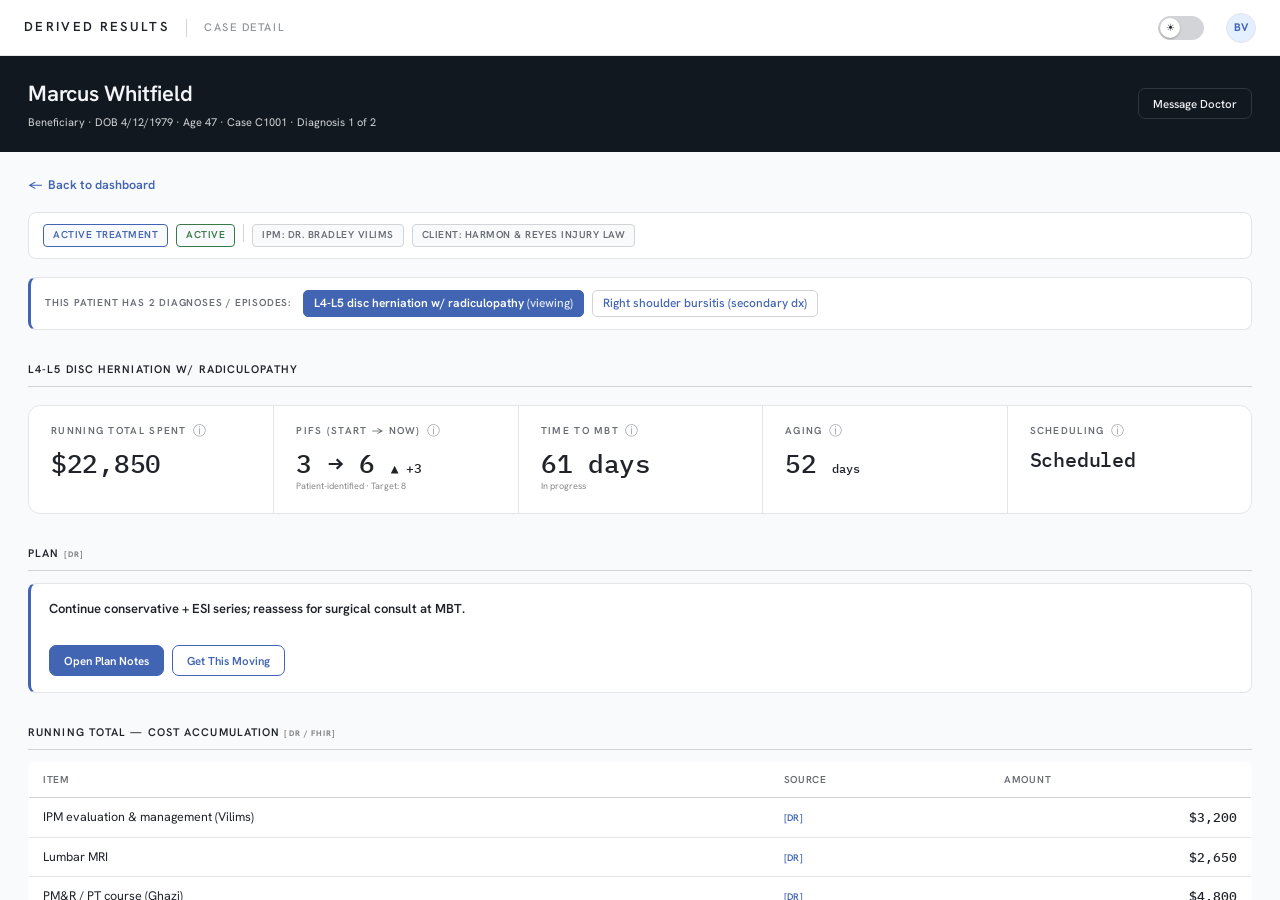
==== case-detail.html @ 67b56bb0 "Claude Design visual redesign — apply OKLCH token system v6 PRESENTATION LAYER ONLY. No data / colum" ====
<!DOCTYPE html>
<html lang="en">
<head>
    <meta charset="UTF-8">
    <meta name="viewport" content="width=device-width, initial-scale=1.0">
    <title>Derived Results | Case Detail</title>
    <link rel="preconnect" href="https://fonts.googleapis.com">
    <link rel="preconnect" href="https://fonts.gstatic.com" crossorigin>
    <link href="https://fonts.googleapis.com/css2?family=Hanken+Grotesk:wght@400;500;600;700&family=IBM+Plex+Mono:wght@400;500&display=swap" rel="stylesheet">
    <link rel="stylesheet" href="styles.css?v=6">
</head>
<body style="overflow:auto;">
    <a href="#detailBody" class="skip-link">Skip to main content</a>
    <header>
        <div class="header-brand">
            <a class="logo-area" href="dashboard.html?view=DR_BRAD&tier=daily">DERIVED&nbsp;RESULTS</a>
            <span class="adx-brand-sep"></span>
            <span class="adx-eyebrow">Case Detail</span>
        </div>
        <div class="adx-header-right">
            <button id="adxThemeToggle" class="adx-theme-toggle" onclick="adxToggleTheme()"
                    aria-label="Toggle light / dark theme" aria-pressed="false" type="button">
                <span class="knob">☀</span>
            </button>
            <div class="adx-avatar" aria-hidden="true">BV</div>
        </div>
    </header>
    <div id="detailHeader" class="detail-header"></div>
    <main id="detailBody" class="adx-detail-body" tabindex="-1"></main>

    <script src="./adx-data.js"></script>
    <script src="./adx-config.js"></script>
    <script>
    (function () {
        var params = new URLSearchParams(location.search);
        var view = params.get("view") || "DR_BRAD";
        var c = adxCase(params.get("id")) || ADX_CASES[0];
        var ipm = adxProvider(c.ipmId);
        var payer = adxPayer(c.payerId);
        var client = adxClient(c.clientId);
        var role = (adxProvider(view) || {}).role || "admin";
        var term = role === "admin" ? "Beneficiary" : "Patient";
        function money(n){ return "$" + Number(n).toLocaleString(); }
        function esc(s){ return String(s==null?"":s).replace(/&/g,"&amp;").replace(/</g,"&lt;").replace(/>/g,"&gt;"); }

        document.title = "ADX | " + c.beneficiary + " — Case Detail";

        // A patient can have multiple diagnoses / episodes (same person, different case).
        var allEpisodes = ADX_CASES.filter(function(x){ return x.beneficiary === c.beneficiary && x.dob === c.dob; })
            .sort(function(a,b){ return a.id < b.id ? -1 : 1; });
        var dxIndex = allEpisodes.findIndex(function(x){ return x.id === c.id; }) + 1;
        var multiTag = allEpisodes.length > 1 ? ' · Diagnosis ' + dxIndex + ' of ' + allEpisodes.length : '';

        document.getElementById("detailHeader").innerHTML =
            '<div><h2 style="margin:0;">' + esc(c.beneficiary) + (c.newIntake ? ' <span class="adx-pill adx-pill-new" style="vertical-align:middle;">NEW INTAKE</span>' : '') + '</h2>' +
            '<div style="font-size:0.85rem; opacity:0.85; margin-top:4px;">' + term + ' · DOB ' + c.dob + ' · Age ' + c.age + ' · Case ' + c.id + multiTag + '</div></div>' +
            '<div class="header-actions">' +
            '<button class="btn btn-action" onclick="alert(\'Message sent to ' + esc(ipm.name) + '.\')">Message Doctor</button></div>';

        var episodesBox = allEpisodes.length > 1
            ? '<div class="adx-episodes"><span class="adx-episodes-label">This patient has ' + allEpisodes.length + ' diagnoses / episodes:</span>' +
              allEpisodes.map(function(x){ return x.id === c.id
                  ? '<span class="adx-episode current" aria-current="true">' + esc(x.diagnosis) + ' <span class="adx-episode-now">(viewing)</span></span>'
                  : '<a class="adx-episode" href="case-detail.html?id=' + x.id + '&view=' + view + '">' + esc(x.diagnosis) + '</a>'; }).join('') +
              '</div>'
            : '';

        var costTotal = c.costBreakdown.reduce(function(s,x){ return s + x.amount; }, 0);
        var gain = c.pifCurrent - c.pifStart;

        // Time to MBT (C1b): actual for closed cases, elapsed/in-progress otherwise.
        function daysBetween(a,b){ return Math.round((new Date(b) - new Date(a)) / 86400000); }
        var firstVisit = c.visits[0].date, lastVisit = c.visits[c.visits.length-1].date;
        var mbtReached = c.status === "Inactive complete";
        var timeToMbt = mbtReached ? daysBetween(firstVisit, lastVisit) : daysBetween(firstVisit, "2026-06-18");
        var mbtDisplay = mbtReached ? (timeToMbt + " days") : (timeToMbt + " days");
        var mbtSub = mbtReached ? "Reached MBT" : "In progress";

        // PIFs trend across visits (G1): carry forward the last recorded PIF.
        var lastPif = c.pifStart;
        var pifSeries = c.visits.map(function(v){ var m=(v.note||"").match(/PIF (\d+)/); if(m) lastPif=parseInt(m[1],10); return { date:v.date, pif:lastPif }; });
        var pifCeil = Math.max(c.pifTarget || 10, c.pifCurrent);

        var payerCard = (role === "admin" || role === "ipm")
            ? '<div class="deep-card"><h4>Payer <span style="font-weight:600;">[Salesforce]</span></h4><p>' + esc(payer.name) + (payer.reminderRequired ? ' <span class="adx-pill adx-pill-warn">SLOW PAYER</span>' : '') + '</p></div>'
            : '';

        var html =
            '<a class="adx-back" href="dashboard.html?view=' + view + '&tier=daily"><span aria-hidden="true">←</span> Back to dashboard</a>' +
            '<div class="visit-context">' +
                '<span class="ctx-badge navy">' + esc(c.diagnosisStatus) + '</span>' +
                '<span class="ctx-badge ' + (c.status === "Active" ? "green" : c.status === "Maintenance" ? "yellow" : "muted") + '">' + esc(c.status) + '</span>' +
                '<span class="ctx-sep"></span>' +
                '<span class="ctx-badge muted">IPM: ' + esc(ipm.name) + '</span>' +
                '<span class="ctx-badge muted">Client: ' + esc(client.name) + '</span>' +
            '</div>' +
            episodesBox +

            '<div class="section-header"><h3>' + esc(c.diagnosis) + '</h3></div>' +
            '<div class="daily-grid">' +
                '<div class="daily-stat"><span class="stat-label">Running Total Spent ' + adxInfo("running-total") + '</span><span class="stat-value" style="font-size:2rem;">' + money(c.runningTotal) + '</span></div>' +
                '<div class="daily-stat"><span class="stat-label">PIFs (start → now) ' + adxInfo("pif") + '</span><span class="stat-value" style="font-size:2rem;">' + c.pifStart + ' → ' + c.pifCurrent + ' <span class="adx-pif-' + (gain>0?'up':gain<0?'down':'flat') + '" style="font-size:1rem;">' + (gain>0?'▲ +':gain<0?'▼ ':'▬ ') + gain + '</span></span><span style="font-size:0.7rem; color:#888;">Patient-identified · Target: ' + c.pifTarget + '</span></div>' +
                '<div class="daily-stat"><span class="stat-label">Time to MBT ' + adxInfo("time-to-mbt") + '</span><span class="stat-value" style="font-size:2rem;">' + mbtDisplay + '</span><span style="font-size:0.7rem; color:#888;">' + mbtSub + '</span></div>' +
                '<div class="daily-stat"><span class="stat-label">Aging ' + adxInfo("aging") + '</span><span class="stat-value" style="font-size:2rem;">' + c.agingDays + ' <span style="font-size:0.9rem;">days</span></span></div>' +
                '<div class="daily-stat ' + (c.scheduling==="No-show"?"alert":"") + '"><span class="stat-label">Scheduling ' + adxInfo("scheduling") + '</span><span class="stat-value" style="font-size:1.5rem;">' + esc(c.scheduling) + '</span></div>' +
            '</div>' +

            '<div class="section-header"><h3>Plan <span style="font-size:0.62rem; font-weight:800; color:#888;">[DR]</span></h3></div>' +
            '<div class="inherited-data-box"><p style="margin:0; font-weight:600;">' + esc(c.planNote) + '</p>' +
            '<div class="visit-actions" style="border-top:none; padding-bottom:0;">' +
                '<button class="btn-visit primary" onclick="alert(\'Opens plan notes.\')">Open Plan Notes</button>' +
                '<button class="btn-visit outline" onclick="alert(\'Flagged: get this moving.\')">Get This Moving</button>' +
                (c.scheduling==="No-show" ? '<button class="btn-visit alert" onclick="alert(\'No-show flagged — ADX outreach requested.\')">Flag No-Show / Request Outreach</button>' : '') +
            '</div></div>' +

            '<div class="section-header"><h3>Running Total — Cost Accumulation <span style="font-size:0.62rem; font-weight:800; color:#888;">[DR / FHIR]</span></h3></div>' +
            '<table class="table-custom adx-cost-table">' +
                '<thead><tr><th>Item</th><th>Source</th><th>Amount</th></tr></thead><tbody>' +
                c.costBreakdown.map(function(x){ var fhir = x.source === "FHIR"; return '<tr class="' + (fhir ? "adx-fhir-row" : "") + '"><td>' + esc(x.item) + (fhir ? ' <span class="adx-auto-badge">auto-captured</span>' : '') + '</td><td><span class="adx-src-tag src-' + (fhir ? "fhir" : "dr") + '">[' + x.source + ']</span></td><td>' + money(x.amount) + '</td></tr>'; }).join("") +
                '<tr class="adx-cost-total"><td><strong>Running Total</strong></td><td></td><td>' + money(costTotal) + '</td></tr>' +
                '</tbody></table>' +

            ((role==="admin"||role==="ipm") ?
                '<div class="section-header"><h3>Performance vs Network</h3></div>' +
                '<div class="deep-grid" style="grid-template-columns:1fr 1fr;">' +
                    '<div class="deep-card ' + (c.vsNetworkDays>0?"alert-card":"") + '"><h4>Days in ADX vs Network Norm</h4><p class="adx-big ' + (c.vsNetworkDays>0?"adx-warn-text":"") + '">' + (c.vsNetworkDays>=0?"+":"−") + Math.abs(c.vsNetworkDays) + ' days</p><span style="font-size:0.78rem; color:#888;">Network norm: ' + ADX_NETWORK_NORMS.avgDaysInADX + ' days</span></div>' +
                    '<div class="deep-card ' + (c.vsNetworkCost>0?"alert-card":"") + '"><h4>Cost vs Network Norm</h4><p class="adx-big ' + (c.vsNetworkCost>0?"adx-warn-text":"") + '">' + (c.vsNetworkCost>=0?"+$":"−$") + Math.abs(c.vsNetworkCost).toLocaleString() + '</p><span style="font-size:0.78rem; color:#888;">Like-for-like comparable cases</span></div>' +
                '</div>' : '') +

            '<div class="section-header"><h3>Outcome Trend — PIFs over visits ' + adxInfo("pif") + ' <span style="font-size:0.62rem; font-weight:800; color:#888;">[DR]</span></h3></div>' +
            '<div class="adx-trend" role="img" aria-label="PIFs trend across ' + pifSeries.length + ' visits, from ' + c.pifStart + ' to ' + c.pifCurrent + ' against a target of ' + c.pifTarget + '">' +
                pifSeries.map(function(s,i){ return '<div class="adx-trend-col"><div class="adx-trend-bar" style="height:' + Math.max(6, Math.round(s.pif / pifCeil * 100)) + '%"><span class="adx-trend-val">' + s.pif + '</span></div><div class="adx-trend-x">V' + (i+1) + '</div></div>'; }).join("") +
                '<div class="adx-trend-target"><span>Target ' + c.pifTarget + '</span></div>' +
            '</div>' +

            '<div class="section-header"><h3>Visit History <span style="font-size:0.62rem; font-weight:800; color:#888;">[DR / FHIR]</span></h3></div>' +
            '<ul class="adx-timeline">' +
                c.visits.map(function(v, idx){ return { v: v, idx: idx }; }).reverse().map(function(o){ var v = o.v; var fhir = v.source === "FHIR";
                    return '<li class="' + (fhir ? "adx-fhir-row" : "") + '"><div class="tl-date"><a class="adx-link" href="visit-detail.html?case=' + c.id + '&i=' + o.idx + '&view=' + view + '">' + esc(v.date) + '</a> <span class="adx-src-tag src-' + (fhir ? "fhir" : "dr") + '">[' + v.source + ']</span>' + (fhir ? ' <span class="adx-auto-badge">auto-captured</span>' : '') + '</div><div class="tl-note">' + esc(v.note) + '</div></li>'; }).join("") +
            '</ul>' +

            '<div class="section-header"><h3>Care Team &amp; Coverage</h3></div>' +
            '<div class="deep-grid">' +
                '<div class="deep-card"><h4>Assigned IPM (Coordinator)</h4><p><a class="adx-link" href="provider-detail.html?id=' + ipm.id + '&view=' + view + '">' + esc(ipm.name) + '</a> — ' + esc(ipm.specialty) + '</p></div>' +
                '<div class="deep-card"><h4>Treating Doctors</h4><p>' + (c.teamProviderIds.map(function(id){ var p=adxProvider(id); return '<a class="adx-link" href="provider-detail.html?id=' + id + '&view=' + view + '">' + esc(p.name) + '</a>'; }).join("<br>") || "—") + '</p></div>' +
                payerCard +
                '<div class="deep-card"><h4>Referral Source / Client <span style="font-weight:600;">[Salesforce]</span></h4><p><a class="adx-link" href="referral-detail.html?id=' + client.id + '&view=' + view + '">' + esc(client.name) + '</a> — ' + esc(client.type) + '</p></div>' +
            '</div>';

        document.getElementById("detailBody").innerHTML = html;
    })();
    </script>
</body>
</html>
---- styles.css ----
/* ============================================================
   Derived Results — Network Dashboard
   Visual System v6 — Claude Design redesign
   - Presentation layer only. No content / structural changes.
   - Tokens (OKLCH) drive light + dark themes. Override --accent
     in one place to rebrand.
   - Hairlines, not fills. Status = shape + label (colorblind-safe).
   ============================================================ */

/* -----------------------------------------------------------
   TOKENS
   ----------------------------------------------------------- */
:root {
    /* Light theme (default) */
    --bg:           oklch(0.985 0.003 250);
    --surface:      oklch(1 0 0);
    --surface-2:    oklch(0.972 0.004 250);
    --sidebar:      oklch(0.205 0.018 255);
    --sidebar-ink:  oklch(0.97 0.005 255);
    --sidebar-muted:oklch(0.66 0.015 255);
    --sidebar-line: oklch(0.33 0.02 255);
    --sidebar-sel:  oklch(0.27 0.02 255);
    --ink:          oklch(0.26 0.012 255);
    --muted:        oklch(0.53 0.012 255);
    --faint:        oklch(0.66 0.01 255);
    --line:         oklch(0.92 0.004 255);
    --line-2:       oklch(0.87 0.005 255);
    --accent:       oklch(0.52 0.13 264);
    --accent-soft:  oklch(0.95 0.03 264);
    --clay:         oklch(0.55 0.15 25);
    --amber:        oklch(0.60 0.10 70);
    --green:        oklch(0.52 0.10 150);

    --rowpad: 11px;
    --num-font: 'IBM Plex Mono', ui-monospace, monospace;
    --ui-font:  'Hanken Grotesk', system-ui, sans-serif;
}

html[data-theme="dark"] {
    --bg:           oklch(0.205 0.012 260);
    --surface:      oklch(0.245 0.014 260);
    --surface-2:    oklch(0.288 0.015 260);
    --sidebar:      oklch(0.165 0.012 260);
    --sidebar-ink:  oklch(0.94 0.006 260);
    --sidebar-muted:oklch(0.62 0.014 260);
    --sidebar-line: oklch(0.30 0.012 260);
    --sidebar-sel:  oklch(0.30 0.018 260);
    --ink:          oklch(0.93 0.01 260);
    --muted:        oklch(0.68 0.012 260);
    --faint:        oklch(0.56 0.012 260);
    --line:         oklch(0.32 0.012 260);
    --line-2:       oklch(0.38 0.014 260);
    --accent:       oklch(0.70 0.13 264);
    --accent-soft:  oklch(0.33 0.05 264);
    --clay:         oklch(0.67 0.15 28);
    --amber:        oklch(0.74 0.11 75);
    --green:        oklch(0.70 0.12 152);
}

/* -----------------------------------------------------------
   RESET / BASE
   ----------------------------------------------------------- */
*, *::before, *::after { box-sizing: border-box; }
html, body {
    margin: 0; padding: 0;
    height: 100vh; width: 100vw; overflow: hidden;
    background: var(--bg); color: var(--ink);
    font-family: var(--ui-font);
    font-size: 13px; line-height: 1.45;
    -webkit-font-smoothing: antialiased; text-rendering: optimizeLegibility;
}
body { display: flex; flex-direction: column; }

::-webkit-scrollbar { width: 9px; height: 9px; }
::-webkit-scrollbar-thumb { background: oklch(0.7 0.01 255 / 0.35); border-radius: 6px; }
::-webkit-scrollbar-track { background: transparent; }

a { color: var(--accent); text-decoration: none; }
a:hover { text-decoration: underline; }
a:focus-visible, button:focus-visible, select:focus-visible {
    outline: 2px solid var(--accent); outline-offset: 2px; border-radius: 3px;
}

/* -----------------------------------------------------------
   ACCESSIBILITY UTILITIES
   ----------------------------------------------------------- */
.sr-only {
    position: absolute; width: 1px; height: 1px; padding: 0; margin: -1px;
    overflow: hidden; clip: rect(0,0,0,0); white-space: nowrap; border: 0;
}
.skip-link {
    position: absolute; left: -999px; top: 0; z-index: 2000;
    background: var(--sidebar); color: var(--sidebar-ink); padding: 10px 14px;
    font-weight: 600; font-size: 13px; border-radius: 0 0 6px 0;
}
.skip-link:focus { left: 0; }
.hidden { display: none !important; }

/* -----------------------------------------------------------
   TOP NAV (56px)
   ----------------------------------------------------------- */
header {
    flex: none; height: 56px;
    display: flex; align-items: center; justify-content: space-between;
    padding: 0 24px; background: var(--surface);
    border-bottom: 1px solid var(--line);
}
.header-brand { display: flex; align-items: center; gap: 11px; }
.logo-area {
    font-size: 13px; font-weight: 600; letter-spacing: 0.18em;
    color: var(--ink); text-transform: uppercase; text-decoration: none;
    cursor: pointer;
}
.logo-area:hover { text-decoration: none; color: var(--ink); }
.adx-brand-sep {
    width: 1px; height: 18px; background: var(--line-2); margin: 0 6px; flex: none;
}
.adx-eyebrow {
    font-size: 11px; letter-spacing: 0.14em; color: var(--faint);
    text-transform: uppercase; font-weight: 500;
}
nav { display: flex; align-items: stretch; gap: 26px; height: 100%; }
nav a {
    display: flex; align-items: center; height: 100%;
    font-size: 13px; font-weight: 500; color: var(--muted);
    border-bottom: 2px solid transparent;
    text-decoration: none; cursor: pointer;
    transition: color .15s ease;
}
nav a:hover { color: var(--ink); text-decoration: none; }
nav a.active {
    color: var(--ink); font-weight: 600;
    border-bottom-color: var(--accent);
}
.adx-header-right {
    display: flex; align-items: center; gap: 22px; height: 100%;
}

/* Theme toggle pill (46x24) */
.adx-theme-toggle {
    position: relative; width: 46px; height: 24px; flex: none;
    border-radius: 999px; cursor: pointer; padding: 0;
    background: var(--line-2); border: 1px solid var(--line-2);
    transition: background .22s ease, border-color .22s ease;
}
html[data-theme="dark"] .adx-theme-toggle { background: var(--accent); border-color: var(--accent); }
.adx-theme-toggle .knob {
    position: absolute; top: 1px; left: 1px; width: 20px; height: 20px;
    border-radius: 50%; background: var(--surface);
    box-shadow: 0 1px 2px rgba(0,0,0,.28);
    display: flex; align-items: center; justify-content: center;
    font-size: 10px; line-height: 1; color: var(--ink);
    transform: translateX(0); transition: transform .22s ease;
}
html[data-theme="dark"] .adx-theme-toggle .knob { transform: translateX(22px); }

/* Avatar circle */
.adx-avatar {
    width: 30px; height: 30px; border-radius: 50%;
    background: var(--accent-soft); color: var(--accent);
    border: 1px solid var(--line);
    display: flex; align-items: center; justify-content: center;
    font-size: 11px; font-weight: 700; letter-spacing: 0.03em;
}

/* -----------------------------------------------------------
   LAYOUT WRAPPER
   ----------------------------------------------------------- */
.wrapper {
    flex: 1; display: flex; min-height: 0;
    width: 100%; overflow: hidden;
}

/* -----------------------------------------------------------
   SIDEBAR (264px) — "Current View" + "View As"
   ----------------------------------------------------------- */
.sidebar {
    flex: none; width: 264px;
    background: var(--sidebar); color: var(--sidebar-ink);
    overflow-y: auto;
}
.adx-current-view {
    padding: 20px 18px 16px;
    border-bottom: 1px solid var(--sidebar-line);
    background: transparent;
}
.adx-current-label {
    display: block;
    font-size: 10px; font-weight: 600;
    letter-spacing: 0.16em; text-transform: uppercase;
    color: var(--sidebar-muted);
}
.adx-current-title {
    display: block; font-size: 16px; font-weight: 600;
    margin-top: 7px; letter-spacing: -0.01em;
}
.adx-current-who {
    display: block; font-size: 11.5px;
    color: var(--sidebar-muted); margin-top: 5px; line-height: 1.45;
}

.list-container { padding: 16px 12px 24px; }
.adx-nav-intro {
    font-size: 10px; font-weight: 600;
    letter-spacing: 0.16em; text-transform: uppercase;
    color: var(--sidebar-muted); padding: 0 6px;
}
.adx-nav-group { margin-top: 16px; }
.adx-nav-group-label {
    font-size: 9.5px; font-weight: 600;
    letter-spacing: 0.14em; text-transform: uppercase;
    color: var(--sidebar-muted); padding: 0 6px;
    margin-bottom: 6px; opacity: 0.8;
}
.adx-nav-item {
    display: block; padding: 9px 10px 9px 12px;
    border-radius: 7px; margin-bottom: 2px; cursor: pointer;
    background: transparent; text-decoration: none;
    box-shadow: inset 2px 0 0 transparent;
    transition: background .12s ease;
}
.adx-nav-item:hover { background: var(--sidebar-sel); text-decoration: none; }
.adx-nav-item.active {
    background: var(--sidebar-sel);
    box-shadow: inset 2px 0 0 var(--accent);
}
.adx-nav-name {
    display: block; font-size: 12.5px; font-weight: 500;
    color: var(--sidebar-ink); letter-spacing: -0.005em;
}
.adx-nav-spec {
    display: block; font-size: 10.5px; color: var(--sidebar-muted);
    margin-top: 2px; line-height: 1.35;
}
.adx-nav-org {
    display: block; font-size: 10px; color: var(--sidebar-muted);
    margin-top: 1px; line-height: 1.35; opacity: 0.72;
}

/* -----------------------------------------------------------
   MAIN
   ----------------------------------------------------------- */
main {
    flex: 1; overflow: auto;
    padding: 24px 28px 40px;
    background: var(--bg);
}
.adx-content { padding: 0; }

/* Page header */
.adx-daily-head {
    display: flex; align-items: flex-end; justify-content: space-between;
    gap: 24px; flex-wrap: wrap;
}
.adx-h2 {
    margin: 0; font-size: 21px; font-weight: 600;
    letter-spacing: -0.02em; color: var(--ink);
}
.adx-sub {
    color: var(--faint); font-weight: 400;
    margin: 4px 0 0; font-size: 12px;
}

/* Status selector */
.adx-status-select { display: inline-flex; align-items: center; gap: 10px; }
.adx-status-label {
    font-size: 10px; font-weight: 600;
    letter-spacing: 0.12em; text-transform: uppercase; color: var(--muted);
}
.adx-status-select select {
    font-family: inherit; font-size: 12.5px; font-weight: 500;
    color: var(--ink); background: var(--surface);
    border: 1px solid var(--line-2); border-radius: 8px;
    padding: 8px 30px 8px 12px;
    appearance: none; -webkit-appearance: none; cursor: pointer;
    background-image:
        linear-gradient(45deg,  transparent 50%, var(--muted) 50%),
        linear-gradient(135deg, var(--muted) 50%, transparent 50%);
    background-position: calc(100% - 16px) 52%, calc(100% - 11px) 52%;
    background-size: 5px 5px, 5px 5px;
    background-repeat: no-repeat;
}

/* -----------------------------------------------------------
   KPI STRIP — single bordered card, hairline-split cells
   ----------------------------------------------------------- */
.daily-grid,
.adx-strip {
    margin-top: 18px;
    display: grid;
    grid-template-columns: repeat(auto-fit, minmax(180px, 1fr));
    background: var(--surface);
    border: 1px solid var(--line);
    border-radius: 12px;
    overflow: hidden;
}
.daily-stat {
    padding: 18px 22px;
    border-left: 1px solid var(--line);
    background: transparent;
}
.daily-stat:first-child { border-left: none; }
.stat-label {
    display: flex; align-items: center; gap: 5px;
    font-size: 10px; font-weight: 600;
    letter-spacing: 0.13em; text-transform: uppercase;
    color: var(--muted);
}
.stat-value {
    display: block;
    font-family: var(--num-font);
    font-size: 30px; font-weight: 500;
    line-height: 1; margin-top: 11px;
    color: var(--ink); letter-spacing: -0.01em;
}
.daily-stat.alert .stat-value { color: var(--clay); }

/* -----------------------------------------------------------
   SECTION HEADS
   ----------------------------------------------------------- */
.section-header {
    margin-top: 28px; margin-bottom: 12px;
    display: flex; align-items: baseline; justify-content: space-between;
    border-bottom: 1px solid var(--line-2);
    padding-bottom: 8px;
}
.section-header h3 {
    margin: 0; font-size: 11px; font-weight: 600;
    letter-spacing: 0.10em; text-transform: uppercase; color: var(--ink);
}
.adx-src-tag {
    font-size: 9.5px; font-weight: 600; color: var(--faint);
    letter-spacing: 0.04em;
}
.adx-src-tag.src-dr   { color: var(--accent); }
.adx-src-tag.src-fhir { color: var(--green); }
.adx-src-tag.src-sf   { color: var(--amber); }

/* -----------------------------------------------------------
   TABLE
   ----------------------------------------------------------- */
.adx-table-wrap {
    margin-top: 18px;
    background: var(--surface);
    border: 1px solid var(--line);
    border-radius: 12px;
    overflow: hidden;
}
.adx-table {
    width: 100%; min-width: 1140px;
    border-collapse: collapse;
    background: transparent;
}
.adx-table caption { text-align: left; }
.adx-table thead th {
    text-align: left;
    font-size: 10px; font-weight: 600;
    letter-spacing: 0.07em; text-transform: uppercase;
    color: var(--muted);
    padding: 13px 12px;
    border-bottom: 1px solid var(--line-2);
    white-space: nowrap; cursor: help;
    background: transparent; position: static; top: auto;
    vertical-align: middle;
}
.adx-table thead th:first-child { padding-left: 16px; }
.adx-table thead th:last-child  { padding-right: 16px; }
.adx-sort {
    background: none; border: none; padding: 0;
    font-family: inherit; cursor: pointer;
    font-size: inherit; font-weight: inherit;
    text-transform: inherit; letter-spacing: inherit; color: inherit;
    display: inline-flex; align-items: center;
}
.adx-sort span:first-child,
.adx-table thead th > span:first-child {
    border-bottom: 1px dotted var(--line-2); padding-bottom: 1px;
}
.adx-sort:hover { color: var(--ink); }
.adx-sort-ind {
    opacity: 0.6; font-size: 10px;
    margin-left: 4px; font-weight: 600;
}

.adx-table tbody tr {
    border-bottom: 1px solid var(--line);
    transition: background .12s ease;
}
.adx-table tbody tr:last-child { border-bottom: none; }
.adx-table tbody tr:hover { background: var(--surface-2); }
.adx-table tbody tr.adx-row-urgent,
.adx-table tbody tr.adx-row-warn { background: transparent; }

.adx-table tbody td {
    padding: var(--rowpad) 12px;
    vertical-align: top;
    color: var(--ink);
    font-size: 12.5px;
    line-height: 1.4;
}
.adx-table tbody td:first-child {
    padding-left: 16px; box-shadow: inset 3px 0 0 transparent;
}
.adx-table tbody tr.adx-row-urgent > td:first-child { box-shadow: inset 3px 0 0 var(--clay); }
.adx-table tbody tr.adx-row-warn   > td:first-child { box-shadow: inset 3px 0 0 var(--amber); }
.adx-table tbody td:last-child { padding-right: 16px; }

/* Numeric / mono columns */
.adx-money,
.adx-mono {
    font-family: var(--num-font); font-weight: 500;
    color: var(--ink); white-space: nowrap;
}
.adx-warn-text { color: var(--clay); font-family: var(--num-font); }
.adx-ok-text   { color: var(--green); font-weight: 600; }
.adx-muted     { color: var(--faint); }

/* Case + diagnosis */
.adx-link { color: var(--accent); font-weight: 600; }
.adx-link:hover { text-decoration: underline; }
.adx-dx { color: var(--ink); font-size: 12.5px; line-height: 1.35; }
.adx-dx-status {
    font-size: 9.5px; font-weight: 600;
    letter-spacing: 0.06em; text-transform: uppercase;
    color: var(--faint); margin-top: 5px;
}

.adx-pill {
    display: inline-block;
    font-size: 8.5px; font-weight: 700;
    letter-spacing: 0.08em; text-transform: uppercase;
    padding: 1px 5px; border-radius: 3px;
    vertical-align: middle;
}
.adx-pill-new {
    color: var(--accent); border: 1px solid var(--accent); background: transparent;
}
.adx-pill-warn { color: var(--clay); border: 1px solid var(--clay); background: transparent; }
.adx-pill-good { color: var(--green); border: 1px solid var(--green); background: transparent; }

/* PIFs / deltas */
.adx-pif {
    display: inline-flex; align-items: center; gap: 6px;
    font-family: var(--num-font); font-size: 13px;
}
.adx-pif .pif-start { color: var(--faint); font-weight: 400; }
.adx-pif .pif-arrow { color: var(--faint); font-size: 11px; }
.adx-pif .pif-now   { color: var(--ink); font-weight: 600; }
.adx-pif .pif-delta { font-size: 10.5px; font-weight: 600; margin-left: 1px; }
.adx-pif-up   .pif-delta { color: var(--green); }
.adx-pif-down .pif-delta { color: var(--clay); }
.adx-pif-flat .pif-delta { color: var(--faint); }

.adx-delta {
    font-family: var(--num-font); font-size: 11.5px;
    font-weight: 500; white-space: nowrap;
}
.adx-delta-good { color: var(--green); }
.adx-delta-bad  { color: var(--clay); }
.adx-vs-stack > div + div { margin-top: 3px; }

/* -----------------------------------------------------------
   FLAGS — shape + label (colorblind-safe)
   ----------------------------------------------------------- */
.adx-flags-cell {
    display: flex; flex-direction: column; gap: 5px;
}
.adx-flag {
    display: inline-flex; align-items: center; gap: 7px;
    font-size: 9.5px; font-weight: 600;
    letter-spacing: 0.05em; text-transform: uppercase;
    color: var(--ink);
}
.adx-flag-marker {
    width: 12px; height: 10px; flex: none;
    display: inline-flex; align-items: center; justify-content: center;
}
.adx-flag-text { white-space: nowrap; }

/* Marker shapes */
.adx-mk { display: inline-block; flex: none; }
.adx-mk-triangle {
    width: 0; height: 0;
    border-left: 4px solid transparent; border-right: 4px solid transparent;
    border-bottom: 8px solid currentColor;
}
.adx-mk-diamond {
    width: 7px; height: 7px; background: currentColor; transform: rotate(45deg);
}
.adx-mk-square { width: 7px; height: 7px; background: currentColor; }
.adx-mk-ring {
    width: 9px; height: 9px; border: 2px solid currentColor;
    border-radius: 50%; box-sizing: border-box;
}
.adx-mk-bar    { width: 9px; height: 3px; background: currentColor; border-radius: 1px; }
.adx-mk-dot    { width: 6px; height: 6px; background: currentColor; border-radius: 50%; }

/* Larger scheduling markers */
.adx-mk-triangle-lg {
    width: 0; height: 0;
    border-left: 5px solid transparent; border-right: 5px solid transparent;
    border-bottom: 9px solid currentColor;
}
.adx-mk-diamond-lg {
    width: 8px; height: 8px; background: currentColor; transform: rotate(45deg);
}
.adx-mk-ring-lg {
    width: 9px; height: 9px; border: 2px solid currentColor;
    border-radius: 50%; box-sizing: border-box;
}
.adx-mk-dot-lg { width: 9px; height: 9px; background: currentColor; border-radius: 50%; }

/* Color carriers (reinforcement only — never the sole signal) */
.adx-color-clay  { color: var(--clay); }
.adx-color-amber { color: var(--amber); }
.adx-color-green { color: var(--green); }
.adx-color-muted { color: var(--muted); }
.adx-color-accent{ color: var(--accent); }

/* Scheduling cell */
.adx-sched {
    display: inline-flex; align-items: center; gap: 7px;
}
.adx-sched-label {
    font-size: 10px; font-weight: 600;
    letter-spacing: 0.05em; text-transform: uppercase; color: var(--ink);
}

/* Next visit */
.adx-next { font-size: 12px; white-space: nowrap; color: var(--muted); }
.adx-next-bad { color: var(--clay); }

/* -----------------------------------------------------------
   QUICK ACTIONS — stacked text links
   ----------------------------------------------------------- */
.adx-row-actions {
    display: flex; flex-direction: column; gap: 6px; align-items: flex-start;
}
.adx-actlink {
    background: none; border: none; padding: 0;
    font-family: var(--ui-font);
    font-size: 11.5px; cursor: pointer;
    color: var(--accent); font-weight: 600;
    text-decoration: none;
}
.adx-actlink:hover { text-decoration: underline; }
.adx-actlink-alert { color: var(--clay); font-weight: 500; }
.adx-actlink-secondary { color: var(--accent); font-weight: 500; }

/* -----------------------------------------------------------
   TABLE FOOTER — shape legend
   ----------------------------------------------------------- */
.adx-table-foot {
    display: flex; align-items: center; justify-content: space-between;
    padding: 13px 16px;
    border-top: 1px solid var(--line);
    font-size: 11px; color: var(--faint);
}
.adx-shape-legend { display: flex; align-items: center; gap: 16px; flex-wrap: wrap; }
.adx-shape-legend .lg-item { display: flex; align-items: center; gap: 6px; }

/* -----------------------------------------------------------
   TOOLTIPS — portal-style fixed positioning, never clipped
   ----------------------------------------------------------- */
.adx-info-wrap { position: relative; display: inline-block; }
.adx-info {
    background: none; border: none; padding: 0 0 0 1px; margin: 0;
    cursor: help; color: var(--muted);
    font-size: 13px; line-height: 1;
    opacity: 0.65; font-family: inherit;
    vertical-align: baseline;
}
.adx-info:hover, .adx-info:focus-visible { opacity: 1; color: var(--accent); }
/* The actual tip card is moved to a single portal node by JS so it never
   clips at the table scroll container's edge. */
#adxTooltip {
    position: fixed; z-index: 1000; pointer-events: none;
    width: 260px; max-width: 80vw;
    background: var(--sidebar); color: var(--sidebar-ink);
    border: 1px solid var(--sidebar-line);
    border-radius: 9px; padding: 11px 13px;
    box-shadow: 0 10px 30px rgba(0,0,0,0.22);
    font-family: var(--ui-font); display: none;
}
#adxTooltip.show { display: block; }
#adxTooltip .tip-title {
    font-size: 9px; font-weight: 700;
    letter-spacing: 0.10em; text-transform: uppercase;
    color: var(--accent); margin-bottom: 5px;
}
#adxTooltip .tip-body {
    font-size: 11.5px; line-height: 1.5; color: var(--sidebar-ink);
}

/* The inline .adx-info-tip nodes (previously absolute) are now hidden;
   their textContent is read by the portal. */
.adx-info-tip { display: none !important; }

/* -----------------------------------------------------------
   DETAIL PAGES (case / provider / referral / visit)
   ----------------------------------------------------------- */
.detail-header {
    background: var(--sidebar); color: var(--sidebar-ink);
    padding: 22px 28px;
    display: flex; align-items: center; justify-content: space-between;
    flex-wrap: wrap; gap: 16px;
}
.detail-header h2 {
    margin: 0; font-size: 22px; font-weight: 600;
    letter-spacing: -0.01em; color: var(--sidebar-ink);
}
.header-actions { display: flex; gap: 10px; }
.btn { font-family: inherit; cursor: pointer; }
.btn-action {
    background: transparent;
    color: var(--sidebar-ink);
    border: 1px solid var(--sidebar-line);
    padding: 7px 14px; border-radius: 7px;
    font-size: 11.5px; font-weight: 500;
    transition: background .12s ease;
}
.btn-action:hover { background: var(--sidebar-sel); }

.adx-detail-body {
    padding: 24px 28px 40px;
    background: var(--bg);
    max-width: none;
    overflow-y: auto;
}
.adx-detail-body .section-header { margin-top: 32px; }
.adx-detail-body .section-header:first-of-type { margin-top: 20px; }

.adx-back {
    display: inline-flex; align-items: center; gap: 6px;
    font-weight: 600; color: var(--accent);
    text-decoration: none; font-size: 12.5px;
    margin-bottom: 18px;
}
.adx-back:hover { text-decoration: underline; }

/* Episodes selector (multi-diagnosis) */
.adx-episodes {
    display: flex; flex-wrap: wrap; align-items: center; gap: 8px;
    background: var(--surface);
    border: 1px solid var(--line);
    border-left: 3px solid var(--accent);
    border-radius: 8px; padding: 12px 14px;
    margin-bottom: 18px;
}
.adx-episodes-label {
    font-size: 10px; font-weight: 600;
    letter-spacing: 0.08em; text-transform: uppercase;
    color: var(--muted); margin-right: 4px;
}
.adx-episode {
    font-size: 12px; font-weight: 500;
    text-decoration: none; color: var(--accent);
    background: transparent; border: 1px solid var(--line-2);
    border-radius: 5px; padding: 4px 10px;
}
a.adx-episode:hover { background: var(--accent-soft); }
.adx-episode.current {
    background: var(--accent); color: var(--surface);
    border-color: var(--accent); font-weight: 600;
}
.adx-episode-now { font-weight: 500; opacity: 0.85; }

/* Visit context strip + badges */
.visit-context {
    display: flex; flex-wrap: wrap; gap: 8px;
    padding: 11px 14px;
    background: var(--surface); border: 1px solid var(--line);
    border-radius: 8px; margin-bottom: 18px;
}
.ctx-badge {
    display: inline-flex; align-items: center; gap: 5px;
    font-size: 10px; font-weight: 600;
    letter-spacing: 0.05em; text-transform: uppercase;
    padding: 3px 9px; border-radius: 4px;
    color: var(--ink); background: var(--bg);
    border: 1px solid var(--line-2);
}
.ctx-badge.green { color: var(--green); border-color: var(--green); }
.ctx-badge.red   { color: var(--clay);  border-color: var(--clay); }
.ctx-badge.yellow{ color: var(--amber); border-color: var(--amber); }
.ctx-badge.navy  { color: var(--accent); border-color: var(--accent); }
.ctx-badge.muted { color: var(--muted); border-color: var(--line-2); }
.ctx-sep { width: 1px; height: 18px; background: var(--line-2); }

/* Deep cards */
.deep-grid {
    display: grid; grid-template-columns: repeat(auto-fit, minmax(220px, 1fr));
    gap: 12px; margin-bottom: 18px;
}
.deep-card {
    background: var(--surface); border: 1px solid var(--line);
    border-radius: 10px; padding: 14px 16px;
}
.deep-card h4 {
    margin: 0 0 6px;
    font-size: 10px; font-weight: 600;
    letter-spacing: 0.08em; text-transform: uppercase;
    color: var(--muted);
}
.deep-card p {
    margin: 0; font-size: 12.5px; color: var(--ink); line-height: 1.5;
}
.deep-card.alert-card { border-color: var(--clay); }
.deep-card.alert-card h4 { color: var(--clay); }
.deep-card.muted-card { opacity: 0.85; }
.adx-big { font-size: 24px; font-weight: 500; font-family: var(--num-font); margin: 4px 0 0; color: var(--ink); }

/* Plan / inherited box */
.inherited-data-box {
    background: var(--surface); border: 1px solid var(--line);
    border-left: 3px solid var(--accent);
    border-radius: 8px; padding: 16px 18px; margin: 6px 0 18px;
}
.visit-actions {
    display: flex; flex-wrap: wrap; gap: 8px;
    padding-top: 14px; margin-top: 12px;
    border-top: 1px solid var(--line);
}
.btn-visit {
    font-family: inherit; cursor: pointer;
    font-size: 11.5px; font-weight: 600;
    padding: 7px 14px; border-radius: 7px;
    border: 1px solid var(--accent);
    background: var(--accent); color: var(--surface);
}
.btn-visit:hover { filter: brightness(0.95); }
.btn-visit.outline {
    background: transparent; color: var(--accent);
}
.btn-visit.outline:hover { background: var(--accent-soft); }
.btn-visit.alert {
    background: var(--clay); border-color: var(--clay); color: var(--surface);
}

/* Cost table */
.table-custom {
    width: 100%; border-collapse: collapse;
    background: var(--surface); border: 1px solid var(--line);
    border-radius: 8px; overflow: hidden; margin-bottom: 18px;
}
.table-custom th, .table-custom td {
    padding: 10px 14px; text-align: left;
    border-bottom: 1px solid var(--line);
    font-size: 12.5px; color: var(--ink);
}
.table-custom th {
    background: transparent;
    font-size: 10px; font-weight: 600;
    letter-spacing: 0.07em; text-transform: uppercase;
    color: var(--muted); border-bottom: 1px solid var(--line-2);
}
.table-custom tr:last-child td { border-bottom: none; }
.adx-cost-table td:last-child {
    text-align: right; font-family: var(--num-font);
    font-weight: 500; color: var(--ink); white-space: nowrap;
}
.adx-cost-total td {
    border-top: 1px solid var(--line-2);
    background: var(--surface-2); font-weight: 600;
}

/* Timeline (visit history) */
.adx-timeline { list-style: none; padding: 0; margin: 0; }
.adx-timeline li {
    border-left: 2px solid var(--line-2);
    padding: 0 0 14px 14px; position: relative;
}
.adx-timeline li::before {
    content: ""; position: absolute; left: -5px; top: 4px;
    width: 8px; height: 8px; border-radius: 50%;
    background: var(--accent);
}
.adx-timeline .tl-date {
    font-weight: 600; font-size: 12px;
    color: var(--ink); display: flex; align-items: center; gap: 6px;
}
.adx-timeline .tl-note {
    font-size: 12.5px; color: var(--muted); margin-top: 3px;
}
.adx-auto-badge {
    display: inline-block;
    font-size: 8.5px; font-weight: 700;
    text-transform: uppercase; letter-spacing: 0.05em;
    color: var(--green); border: 1px solid var(--green);
    background: transparent; padding: 1px 5px;
    border-radius: 3px;
}

/* PIFs trend (case-detail bar chart) */
.adx-trend {
    display: flex; align-items: flex-end; gap: 10px; height: 130px;
    background: var(--surface); border: 1px solid var(--line);
    border-radius: 10px; padding: 12px 16px 8px;
    margin-bottom: 18px;
}
.adx-trend-col { display: flex; flex-direction: column; align-items: center; justify-content: flex-end; height: 100%; }
.adx-trend-bar {
    width: 30px; background: var(--accent); border-radius: 4px 4px 0 0;
    display: flex; align-items: flex-start; justify-content: center; min-height: 8px;
}
.adx-trend-val { color: var(--surface); font-size: 10px; font-weight: 600; padding-top: 2px; font-family: var(--num-font); }
.adx-trend-x { font-size: 10px; font-weight: 500; color: var(--muted); margin-top: 4px; font-family: var(--num-font); }
.adx-trend-target {
    margin-left: auto; align-self: center;
    font-size: 10px; font-weight: 600; color: var(--muted);
    text-transform: uppercase; letter-spacing: 0.08em;
}

/* Composite scorecards */
.clinical-scorecard {
    display: grid; grid-template-columns: repeat(auto-fit, minmax(200px, 1fr));
    gap: 12px; margin-bottom: 18px;
}
.scorecard-card {
    background: var(--surface); border: 1px solid var(--line);
    border-radius: 10px; padding: 16px 18px;
}
.scorecard-label {
    font-size: 10px; font-weight: 600;
    letter-spacing: 0.08em; text-transform: uppercase;
    color: var(--muted);
}
.scorecard-value {
    font-family: var(--num-font); font-size: 32px; font-weight: 500;
    line-height: 1; margin-top: 10px; color: var(--ink); letter-spacing: -0.01em;
}
.scorecard-sub {
    font-size: 11px; color: var(--faint); margin-top: 6px;
}

/* Composite component category tags */
.adx-cat {
    font-size: 9.5px; font-weight: 600;
    padding: 2px 8px; border-radius: 10px;
    text-transform: uppercase; letter-spacing: 0.05em; white-space: nowrap;
    border: 1px solid var(--line-2);
}
.adx-cat-clinical { color: var(--accent); border-color: var(--accent); }
.adx-cat-mgmt     { color: var(--muted); }

/* Toast */
.adx-toast {
    position: fixed; bottom: 24px; left: 50%;
    transform: translateX(-50%) translateY(20px);
    background: var(--sidebar); color: var(--sidebar-ink);
    padding: 12px 18px; border-radius: 8px;
    font-weight: 500; font-size: 12.5px;
    box-shadow: 0 8px 24px rgba(0,0,0,0.3);
    opacity: 0; pointer-events: none;
    transition: .22s ease; z-index: 3000; max-width: 90vw;
}
.adx-toast.show { opacity: 1; transform: translateX(-50%) translateY(0); }

/* Source note */
.adx-source-note {
    font-size: 11px; color: var(--faint); margin-top: 10px;
}

/* -----------------------------------------------------------
   PRINT / RESPONSIVE
   ----------------------------------------------------------- */
@media (max-width: 900px) {
    .wrapper { flex-direction: column; }
    .sidebar { width: 100%; }
    html, body { overflow: auto; height: auto; }
    .adx-table thead { display: none; }
    .adx-table tbody tr { display: block; padding: 10px 0; border-bottom: 2px solid var(--line); }
    .adx-table tbody td { display: flex; justify-content: space-between; gap: 1rem; padding: 5px 16px; }
    .adx-table tbody td::before {
        content: attr(data-label);
        font-weight: 600; font-size: 10px;
        text-transform: uppercase; letter-spacing: 0.06em; color: var(--muted);
    }
    .adx-table tbody td:first-child { box-shadow: none; }
}
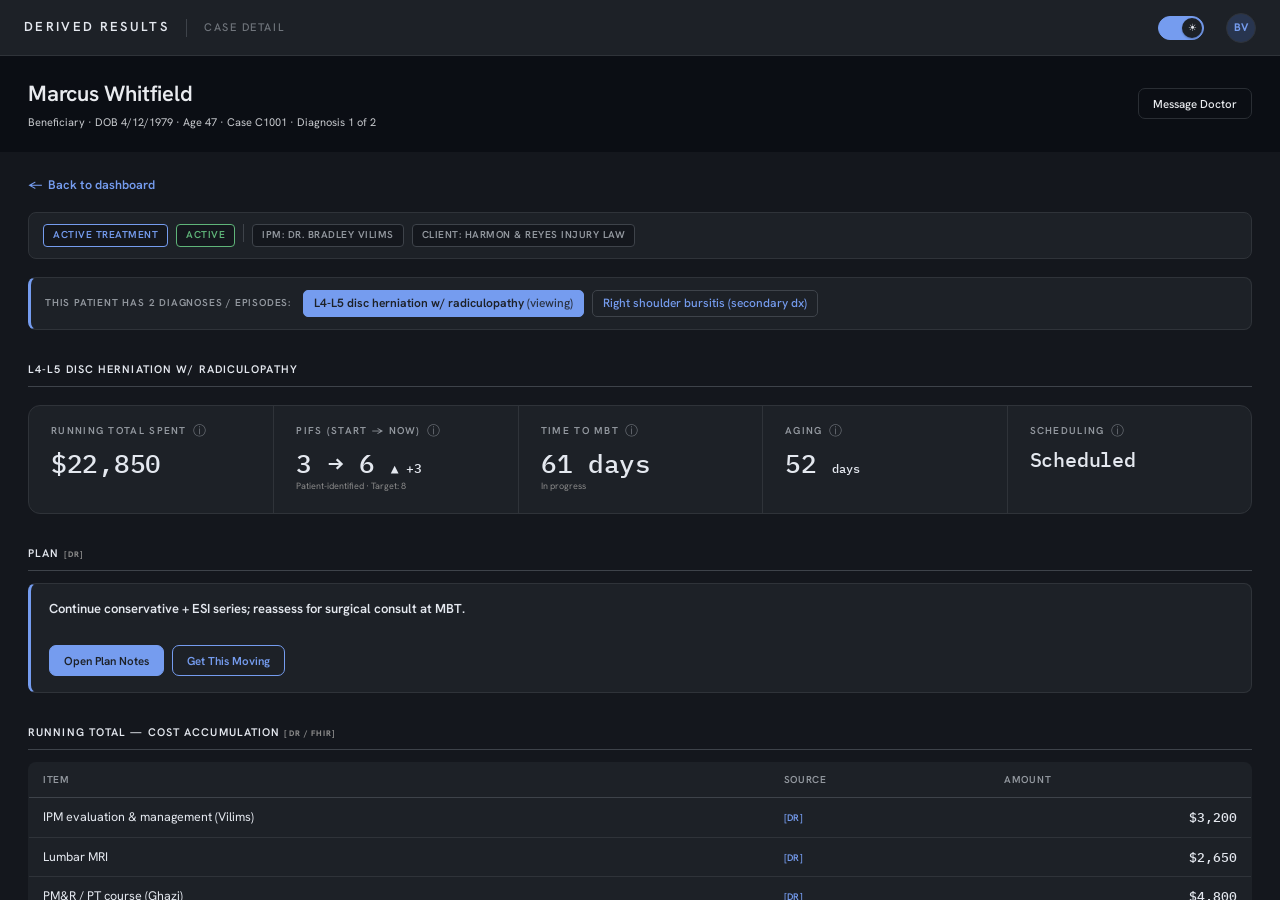
==== commit ae46a71f: "Sidebar nav stacking + default to dark theme + cache bust v=7 - Scope the tier-nav flex layout to 'h" ====
--- a/case-detail.html
+++ b/case-detail.html
@@ -7,7 +7,7 @@
     <link rel="preconnect" href="https://fonts.googleapis.com">
     <link rel="preconnect" href="https://fonts.gstatic.com" crossorigin>
     <link href="https://fonts.googleapis.com/css2?family=Hanken+Grotesk:wght@400;500;600;700&family=IBM+Plex+Mono:wght@400;500&display=swap" rel="stylesheet">
-    <link rel="stylesheet" href="styles.css?v=6">
+    <link rel="stylesheet" href="styles.css?v=7">
 </head>
 <body style="overflow:auto;">
     <a href="#detailBody" class="skip-link">Skip to main content</a>
--- a/styles.css
+++ b/styles.css
@@ -119,16 +119,19 @@
     font-size: 11px; letter-spacing: 0.14em; color: var(--faint);
     text-transform: uppercase; font-weight: 500;
 }
-nav { display: flex; align-items: stretch; gap: 26px; height: 100%; }
-nav a {
+/* Header tier-nav only — DO NOT use the bare `nav` selector or it bleeds
+   into the sidebar's <nav class="list-container">, which would lay the
+   physician groups out side-by-side instead of stacking. */
+header nav { display: flex; align-items: stretch; gap: 26px; height: 100%; }
+header nav a {
     display: flex; align-items: center; height: 100%;
     font-size: 13px; font-weight: 500; color: var(--muted);
     border-bottom: 2px solid transparent;
     text-decoration: none; cursor: pointer;
     transition: color .15s ease;
 }
-nav a:hover { color: var(--ink); text-decoration: none; }
-nav a.active {
+header nav a:hover { color: var(--ink); text-decoration: none; }
+header nav a.active {
     color: var(--ink); font-weight: 600;
     border-bottom-color: var(--accent);
 }
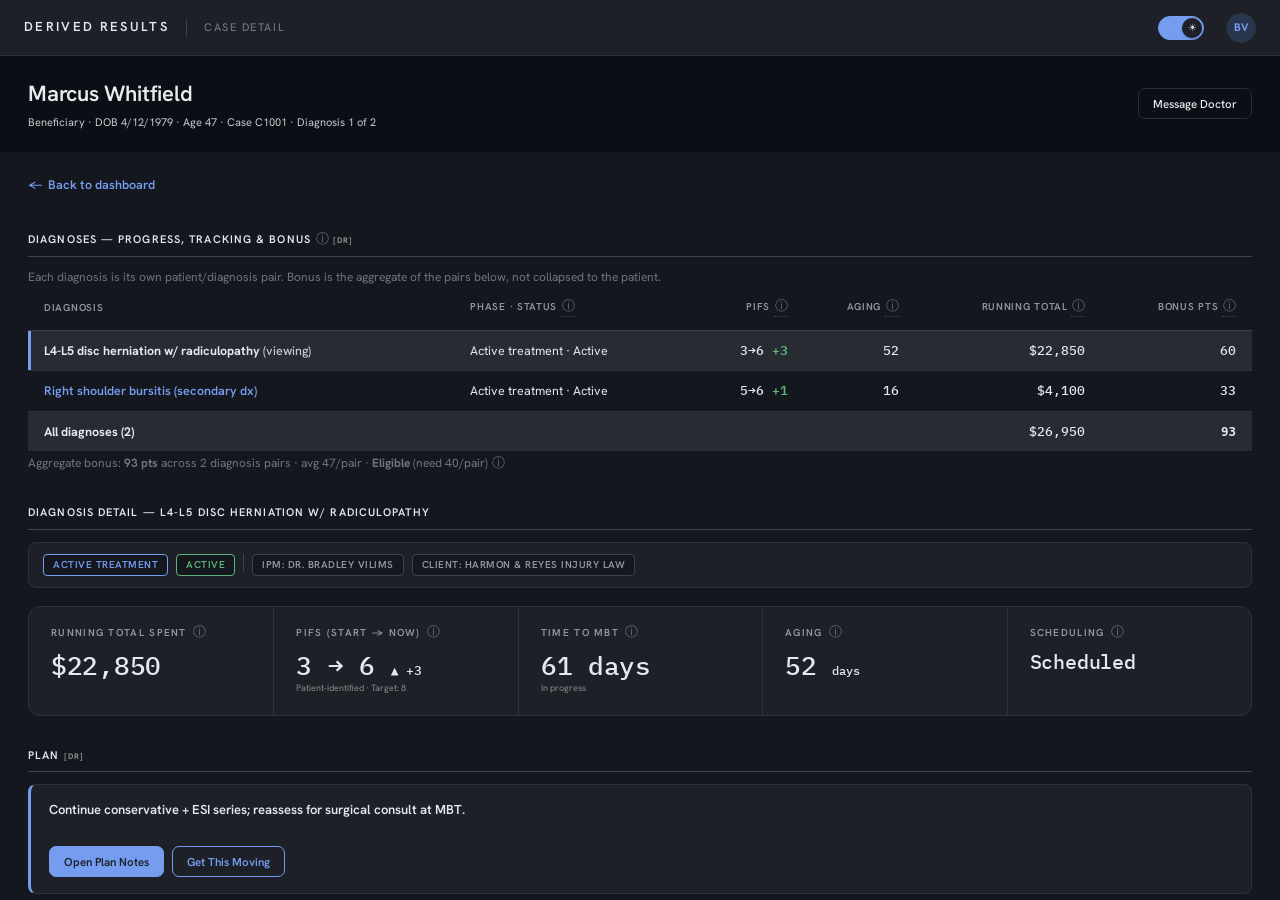
==== commit e392ee63: "Patient/diagnosis pairs as the unit; aggregate bonus; fix strategic box Patient/diagnosis model: - E" ====
--- a/case-detail.html
+++ b/case-detail.html
@@ -7,7 +7,7 @@
     <link rel="preconnect" href="https://fonts.googleapis.com">
     <link rel="preconnect" href="https://fonts.gstatic.com" crossorigin>
     <link href="https://fonts.googleapis.com/css2?family=Hanken+Grotesk:wght@400;500;600;700&family=IBM+Plex+Mono:wght@400;500&display=swap" rel="stylesheet">
-    <link rel="stylesheet" href="styles.css?v=7">
+    <link rel="stylesheet" href="styles.css?v=8">
 </head>
 <body style="overflow:auto;">
     <a href="#detailBody" class="skip-link">Skip to main content</a>
@@ -57,13 +57,37 @@
             '<div class="header-actions">' +
             '<button class="btn btn-action" onclick="alert(\'Message sent to ' + esc(ipm.name) + '.\')">Message Doctor</button></div>';
 
-        var episodesBox = allEpisodes.length > 1
-            ? '<div class="adx-episodes"><span class="adx-episodes-label">This patient has ' + allEpisodes.length + ' diagnoses / episodes:</span>' +
-              allEpisodes.map(function(x){ return x.id === c.id
-                  ? '<span class="adx-episode current" aria-current="true">' + esc(x.diagnosis) + ' <span class="adx-episode-now">(viewing)</span></span>'
-                  : '<a class="adx-episode" href="case-detail.html?id=' + x.id + '&view=' + view + '">' + esc(x.diagnosis) + '</a>'; }).join('') +
-              '</div>'
-            : '';
+        // Patient-level: every diagnosis is its own patient/diagnosis pair.
+        // Progress, tracking, and bonus are shown per pair and aggregated.
+        var patientAgg = aggregateBonus(allEpisodes);
+        var patientSumRT = allEpisodes.reduce(function(s,x){ return s + x.runningTotal; }, 0);
+        var patientDxRows = allEpisodes.map(function(x){
+            var g = x.pifCurrent - x.pifStart;
+            var isCur = x.id === c.id;
+            var dxCell = isCur
+                ? '<strong>' + esc(x.diagnosis) + '</strong> <span class="adx-episode-now">(viewing)</span>'
+                : '<a class="adx-link" href="case-detail.html?id=' + x.id + '&view=' + view + '">' + esc(x.diagnosis) + '</a>';
+            return '<tr' + (isCur ? ' class="adx-row-current"' : '') + '>' +
+                '<td data-label="Diagnosis">' + dxCell + '</td>' +
+                '<td data-label="Phase">' + esc(x.diagnosisStatus) + ' · ' + esc(x.status) + '</td>' +
+                '<td data-label="PIFs" style="text-align:right;"><span class="adx-mono">' + x.pifStart + '→' + x.pifCurrent + ' <span class="' + (g>0?"adx-ok-text":"adx-muted") + '">' + (g>0?"+"+g:(g<0?g:"±0")) + '</span></span></td>' +
+                '<td data-label="Aging" style="text-align:right;"><span class="adx-mono">' + x.agingDays + '</span></td>' +
+                '<td data-label="Running Total" style="text-align:right;"><span class="adx-money">' + money(x.runningTotal) + '</span></td>' +
+                '<td data-label="Bonus Pts" style="text-align:right;"><span class="adx-mono">' + caseBonusPoints(x) + '</span></td>' +
+                '</tr>';
+        }).join("");
+        var patientDxSection =
+            '<div class="section-header"><h3>Diagnoses — Progress, Tracking &amp; Bonus ' + adxInfo("bonus-points") + ' <span style="font-size:0.62rem; font-weight:800; color:#888;">[DR]</span></h3></div>' +
+            '<p class="adx-sub">Each diagnosis is its own patient/diagnosis pair. Bonus is the aggregate of the pairs below, not collapsed to the patient.</p>' +
+            '<table class="adx-table"><thead><tr><th scope="col">Diagnosis</th><th scope="col">Phase · Status ' + adxInfo("status") + '</th>' +
+                '<th scope="col" style="text-align:right;">PIFs ' + adxInfo("pif") + '</th><th scope="col" style="text-align:right;">Aging ' + adxInfo("aging") + '</th>' +
+                '<th scope="col" style="text-align:right;">Running Total ' + adxInfo("running-total") + '</th><th scope="col" style="text-align:right;">Bonus Pts ' + adxInfo("bonus-points") + '</th></tr></thead><tbody>' +
+                patientDxRows +
+                '<tr class="adx-total-row"><td><strong>All diagnoses (' + allEpisodes.length + ')</strong></td><td></td><td></td><td></td>' +
+                    '<td style="text-align:right;"><span class="adx-money">' + money(patientSumRT) + '</span></td>' +
+                    '<td style="text-align:right;"><span class="adx-mono"><strong>' + patientAgg.total + '</strong></span></td></tr>' +
+            '</tbody></table>' +
+            '<p class="adx-sub">Aggregate bonus: <strong>' + patientAgg.total + ' pts</strong> across ' + patientAgg.count + ' diagnosis pair' + (patientAgg.count !== 1 ? 's' : '') + ' · avg ' + patientAgg.avg + '/pair · <strong>' + (patientAgg.eligible ? 'Eligible' : 'Not yet') + '</strong> (need ' + ADX_BONUS_POINTS_THRESHOLD + '/pair) ' + adxInfo("bonus") + '</p>';
 
         var costTotal = c.costBreakdown.reduce(function(s,x){ return s + x.amount; }, 0);
         var gain = c.pifCurrent - c.pifStart;
@@ -87,6 +111,9 @@
 
         var html =
             '<a class="adx-back" href="dashboard.html?view=' + view + '&tier=daily"><span aria-hidden="true">←</span> Back to dashboard</a>' +
+            patientDxSection +
+
+            '<div class="section-header"><h3>Diagnosis Detail — ' + esc(c.diagnosis) + '</h3></div>' +
             '<div class="visit-context">' +
                 '<span class="ctx-badge navy">' + esc(c.diagnosisStatus) + '</span>' +
                 '<span class="ctx-badge ' + (c.status === "Active" ? "green" : c.status === "Maintenance" ? "yellow" : "muted") + '">' + esc(c.status) + '</span>' +
@@ -94,9 +121,7 @@
                 '<span class="ctx-badge muted">IPM: ' + esc(ipm.name) + '</span>' +
                 '<span class="ctx-badge muted">Client: ' + esc(client.name) + '</span>' +
             '</div>' +
-            episodesBox +
 
-            '<div class="section-header"><h3>' + esc(c.diagnosis) + '</h3></div>' +
             '<div class="daily-grid">' +
                 '<div class="daily-stat"><span class="stat-label">Running Total Spent ' + adxInfo("running-total") + '</span><span class="stat-value" style="font-size:2rem;">' + money(c.runningTotal) + '</span></div>' +
                 '<div class="daily-stat"><span class="stat-label">PIFs (start → now) ' + adxInfo("pif") + '</span><span class="stat-value" style="font-size:2rem;">' + c.pifStart + ' → ' + c.pifCurrent + ' <span class="adx-pif-' + (gain>0?'up':gain<0?'down':'flat') + '" style="font-size:1rem;">' + (gain>0?'▲ +':gain<0?'▼ ':'▬ ') + gain + '</span></span><span style="font-size:0.7rem; color:#888;">Patient-identified · Target: ' + c.pifTarget + '</span></div>' +
--- a/styles.css
+++ b/styles.css
@@ -865,6 +865,61 @@
 }
 
 /* -----------------------------------------------------------
+   STRATEGIC — Demonstrated Systems Efficacy box
+   ----------------------------------------------------------- */
+.adx-efficacy {
+    margin-top: 18px;
+    background: var(--surface);
+    border: 1px solid var(--line);
+    border-radius: 12px;
+    padding: 18px 22px 20px;
+}
+.adx-efficacy-head {
+    font-size: 11px; font-weight: 600;
+    letter-spacing: 0.10em; text-transform: uppercase; color: var(--ink);
+}
+.adx-efficacy-head span {
+    color: var(--faint); font-weight: 500;
+    letter-spacing: 0; text-transform: none;
+}
+.adx-efficacy-grid {
+    display: grid;
+    grid-template-columns: repeat(auto-fit, minmax(160px, 1fr));
+    gap: 1px;
+    margin-top: 14px;
+    background: var(--line);              /* shows through as hairline separators */
+    border: 1px solid var(--line);
+    border-radius: 8px;
+    overflow: hidden;
+}
+.adx-eff-item { background: var(--surface); padding: 14px 16px; }
+.adx-eff-value {
+    font-family: var(--num-font); font-size: 26px; font-weight: 500;
+    color: var(--ink); letter-spacing: -0.01em; line-height: 1;
+}
+.adx-eff-label {
+    font-size: 10px; font-weight: 600;
+    letter-spacing: 0.08em; text-transform: uppercase;
+    color: var(--muted); margin-top: 8px;
+}
+.adx-eff-trend { font-size: 11px; font-weight: 500; margin-top: 6px; }
+
+/* Patient/diagnosis count badge in the Case cell */
+.adx-dx-count {
+    display: inline-block; font-size: 8.5px; font-weight: 700;
+    letter-spacing: 0.06em; text-transform: uppercase;
+    color: var(--muted); border: 1px solid var(--line-2);
+    border-radius: 3px; padding: 1px 5px; vertical-align: middle;
+    font-family: var(--num-font);
+}
+
+/* Aggregate total row + currently-viewed row in patient/diagnosis tables */
+.adx-table tbody tr.adx-total-row { border-top: 1px solid var(--line-2); background: var(--surface-2); }
+.adx-table tbody tr.adx-total-row td { font-weight: 600; }
+.adx-table tbody tr.adx-row-current { background: var(--surface-2); }
+.adx-table tbody tr.adx-row-current > td:first-child { box-shadow: inset 3px 0 0 var(--accent); }
+
+/* -----------------------------------------------------------
    PRINT / RESPONSIVE
    ----------------------------------------------------------- */
 @media (max-width: 900px) {
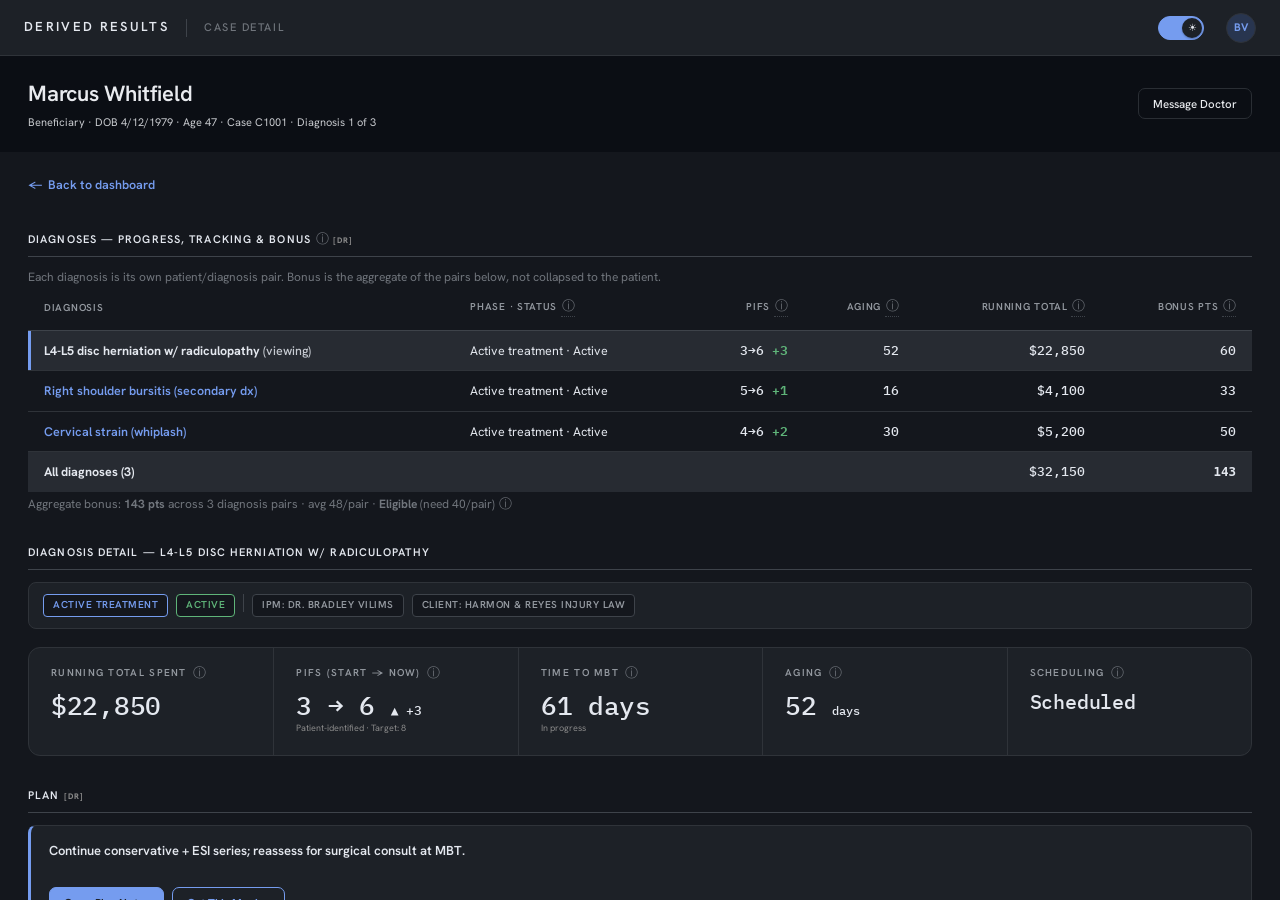
==== commit b1014863: "Expand mock data: ~half of patients with 2 diagnoses, ~25% with 3 Added 15 secondary/tertiary diagno" ====
--- a/case-detail.html
+++ b/case-detail.html
@@ -7,7 +7,7 @@
     <link rel="preconnect" href="https://fonts.googleapis.com">
     <link rel="preconnect" href="https://fonts.gstatic.com" crossorigin>
     <link href="https://fonts.googleapis.com/css2?family=Hanken+Grotesk:wght@400;500;600;700&family=IBM+Plex+Mono:wght@400;500&display=swap" rel="stylesheet">
-    <link rel="stylesheet" href="styles.css?v=8">
+    <link rel="stylesheet" href="styles.css?v=9">
 </head>
 <body style="overflow:auto;">
     <a href="#detailBody" class="skip-link">Skip to main content</a>
@@ -28,8 +28,8 @@
     <div id="detailHeader" class="detail-header"></div>
     <main id="detailBody" class="adx-detail-body" tabindex="-1"></main>
 
-    <script src="./adx-data.js"></script>
-    <script src="./adx-config.js"></script>
+    <script src="./adx-data.js?v=9"></script>
+    <script src="./adx-config.js?v=9"></script>
     <script>
     (function () {
         var params = new URLSearchParams(location.search);
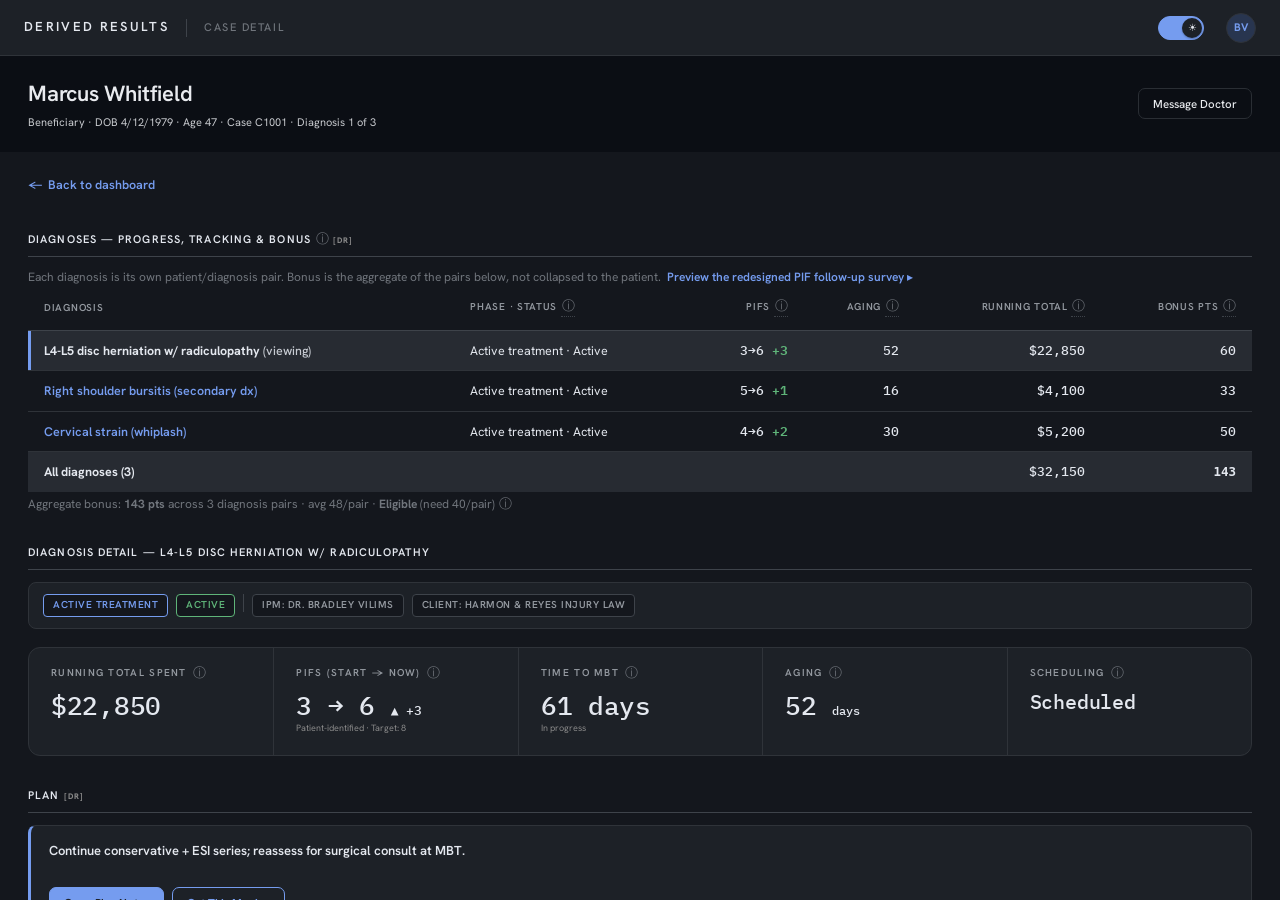
==== commit 927997f2: "PIF survey: link from the patient page for physician preview Adds a discoverable entry to the redesi" ====
--- a/case-detail.html
+++ b/case-detail.html
@@ -78,7 +78,7 @@
         }).join("");
         var patientDxSection =
             '<div class="section-header"><h3>Diagnoses — Progress, Tracking &amp; Bonus ' + adxInfo("bonus-points") + ' <span style="font-size:0.62rem; font-weight:800; color:#888;">[DR]</span></h3></div>' +
-            '<p class="adx-sub">Each diagnosis is its own patient/diagnosis pair. Bonus is the aggregate of the pairs below, not collapsed to the patient.</p>' +
+            '<p class="adx-sub">Each diagnosis is its own patient/diagnosis pair. Bonus is the aggregate of the pairs below, not collapsed to the patient. &nbsp;<a class="adx-link" href="pif-survey.html?patient=1">Preview the redesigned PIF follow-up survey ▸</a></p>' +
             '<table class="adx-table"><thead><tr><th scope="col">Diagnosis</th><th scope="col">Phase · Status ' + adxInfo("status") + '</th>' +
                 '<th scope="col" style="text-align:right;">PIFs ' + adxInfo("pif") + '</th><th scope="col" style="text-align:right;">Aging ' + adxInfo("aging") + '</th>' +
                 '<th scope="col" style="text-align:right;">Running Total ' + adxInfo("running-total") + '</th><th scope="col" style="text-align:right;">Bonus Pts ' + adxInfo("bonus-points") + '</th></tr></thead><tbody>' +
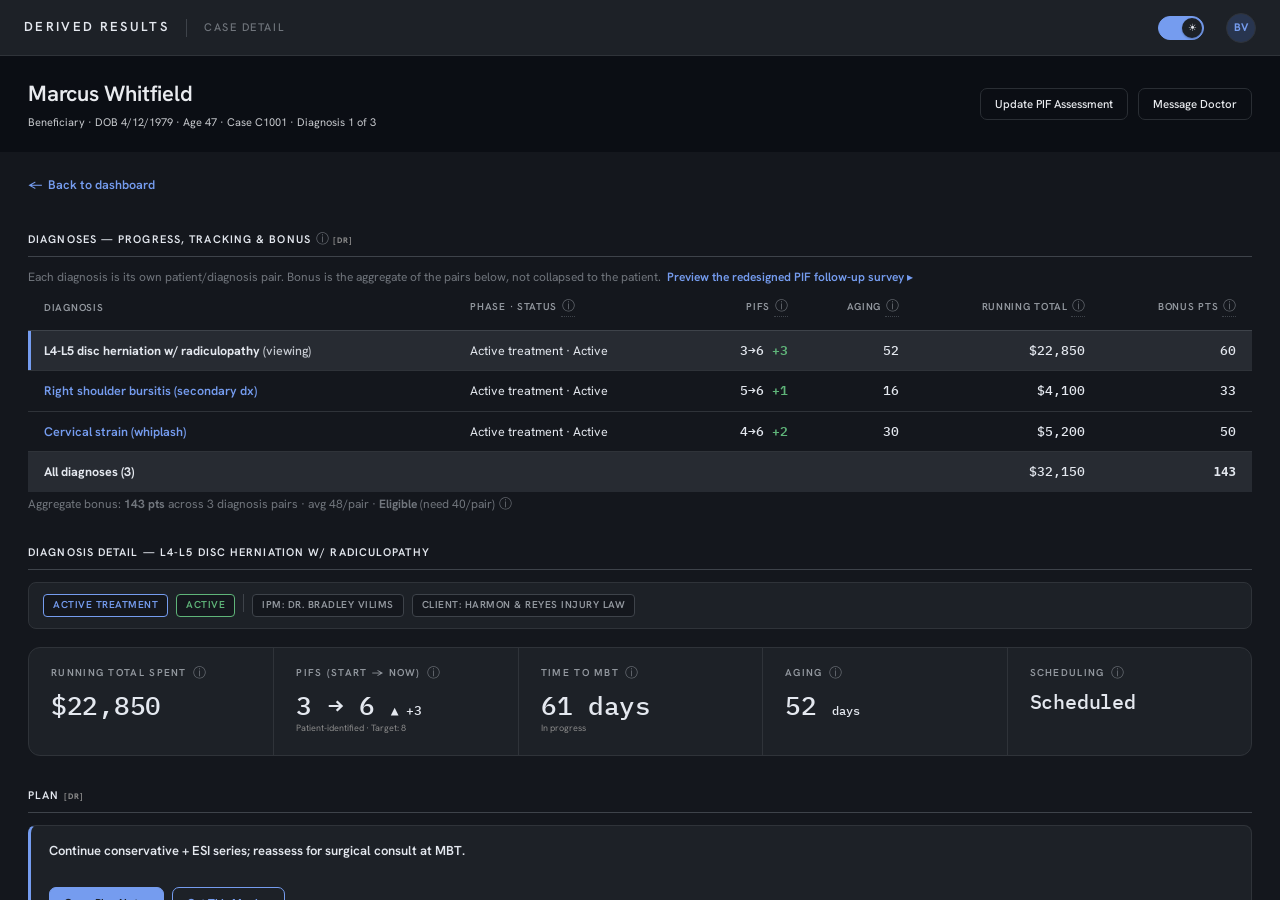
==== commit 05e41326: "PIF survey: staff-assisted mode + 'Update PIF Assessment' launch button - Add a staff-assisted mode " ====
--- a/case-detail.html
+++ b/case-detail.html
@@ -55,6 +55,7 @@
             '<div><h2 style="margin:0;">' + esc(c.beneficiary) + (c.newIntake ? ' <span class="adx-pill adx-pill-new" style="vertical-align:middle;">NEW INTAKE</span>' : '') + '</h2>' +
             '<div style="font-size:0.85rem; opacity:0.85; margin-top:4px;">' + term + ' · DOB ' + c.dob + ' · Age ' + c.age + ' · Case ' + c.id + multiTag + '</div></div>' +
             '<div class="header-actions">' +
+            '<a class="btn btn-action" href="pif-survey.html?staff=1&patient=' + (c.newIntake ? '3' : '1') + '&name=' + encodeURIComponent(c.beneficiary) + '" target="_blank" rel="noopener" style="text-decoration:none;">Update PIF Assessment</a>' +
             '<button class="btn btn-action" onclick="alert(\'Message sent to ' + esc(ipm.name) + '.\')">Message Doctor</button></div>';
 
         // Patient-level: every diagnosis is its own patient/diagnosis pair.
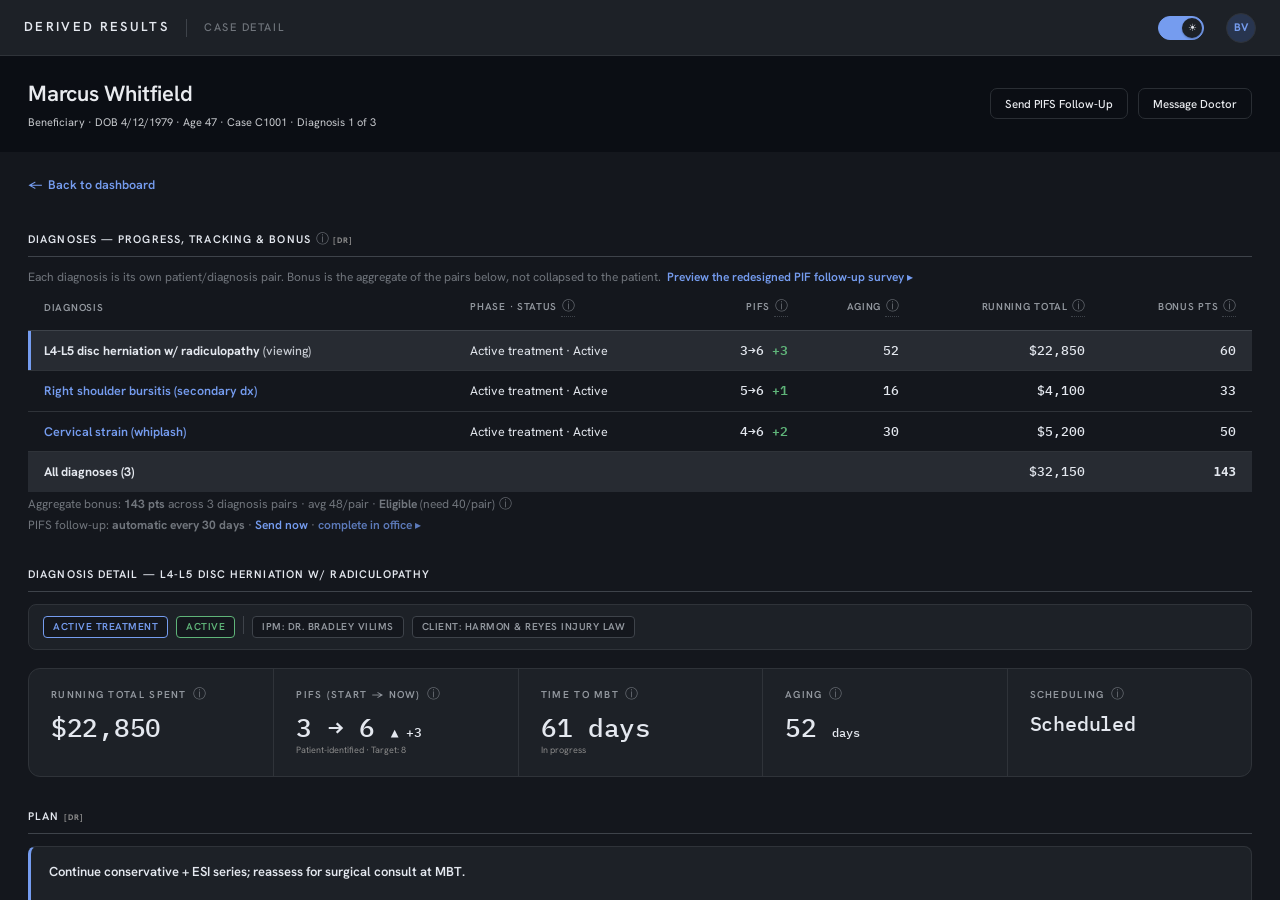
==== commit 0c9b6eda: "PIFS survey Rev 1 — converge onto production behavior (Dr. Vilims review) Patient-facing (B1-B10): -" ====
--- a/case-detail.html
+++ b/case-detail.html
@@ -55,7 +55,7 @@
             '<div><h2 style="margin:0;">' + esc(c.beneficiary) + (c.newIntake ? ' <span class="adx-pill adx-pill-new" style="vertical-align:middle;">NEW INTAKE</span>' : '') + '</h2>' +
             '<div style="font-size:0.85rem; opacity:0.85; margin-top:4px;">' + term + ' · DOB ' + c.dob + ' · Age ' + c.age + ' · Case ' + c.id + multiTag + '</div></div>' +
             '<div class="header-actions">' +
-            '<a class="btn btn-action" href="pif-survey.html?staff=1&patient=' + (c.newIntake ? '3' : '1') + '&name=' + encodeURIComponent(c.beneficiary) + '" target="_blank" rel="noopener" style="text-decoration:none;">Update PIF Assessment</a>' +
+            '<button class="btn btn-action" onclick="alert(\'PIFS follow-up assessment sent to ' + esc(c.beneficiary) + '. It will surface in the pain areas below when returned. Automatic 30-day follow-ups are on.\')">Send PIFS Follow-Up</button>' +
             '<button class="btn btn-action" onclick="alert(\'Message sent to ' + esc(ipm.name) + '.\')">Message Doctor</button></div>';
 
         // Patient-level: every diagnosis is its own patient/diagnosis pair.
@@ -88,7 +88,9 @@
                     '<td style="text-align:right;"><span class="adx-money">' + money(patientSumRT) + '</span></td>' +
                     '<td style="text-align:right;"><span class="adx-mono"><strong>' + patientAgg.total + '</strong></span></td></tr>' +
             '</tbody></table>' +
-            '<p class="adx-sub">Aggregate bonus: <strong>' + patientAgg.total + ' pts</strong> across ' + patientAgg.count + ' diagnosis pair' + (patientAgg.count !== 1 ? 's' : '') + ' · avg ' + patientAgg.avg + '/pair · <strong>' + (patientAgg.eligible ? 'Eligible' : 'Not yet') + '</strong> (need ' + ADX_BONUS_POINTS_THRESHOLD + '/pair) ' + adxInfo("bonus") + '</p>';
+            '<p class="adx-sub">Aggregate bonus: <strong>' + patientAgg.total + ' pts</strong> across ' + patientAgg.count + ' diagnosis pair' + (patientAgg.count !== 1 ? 's' : '') + ' · avg ' + patientAgg.avg + '/pair · <strong>' + (patientAgg.eligible ? 'Eligible' : 'Not yet') + '</strong> (need ' + ADX_BONUS_POINTS_THRESHOLD + '/pair) ' + adxInfo("bonus") + '</p>' +
+            /* B11/B12: send / re-take trigger + auto cadence; in-office (staff) fill de-emphasized. */
+            '<p class="adx-sub">PIFS follow-up: <strong>automatic every 30 days</strong> · <a class="adx-link" href="#" onclick="alert(\'PIFS follow-up sent to ' + esc(c.beneficiary) + '. Results surface in the pain areas when returned.\');return false;">Send now</a> · <a class="adx-link" href="pif-survey.html?staff=1&patient=' + (c.newIntake ? '3' : '1') + '&name=' + encodeURIComponent(c.beneficiary) + '" target="_blank" rel="noopener" style="opacity:0.75;">complete in office ▸</a></p>';
 
         var costTotal = c.costBreakdown.reduce(function(s,x){ return s + x.amount; }, 0);
         var gain = c.pifCurrent - c.pifStart;
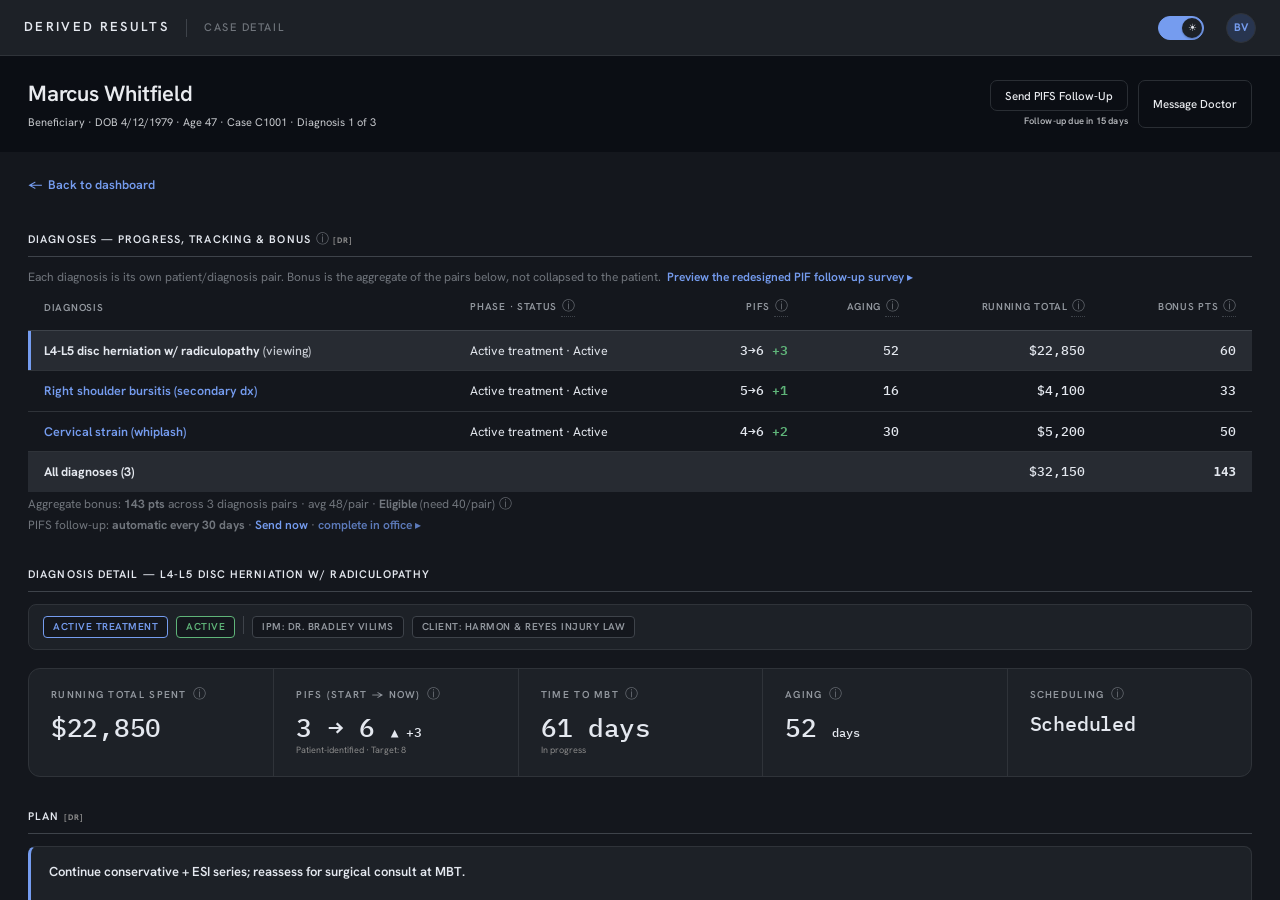
==== commit 8a32a87b: "PIFS: bolder prior-position marker + physician follow-up due/overdue status - Survey slider prior ma" ====
--- a/case-detail.html
+++ b/case-detail.html
@@ -51,11 +51,27 @@
         var dxIndex = allEpisodes.findIndex(function(x){ return x.id === c.id; }) + 1;
         var multiTag = allEpisodes.length > 1 ? ' · Diagnosis ' + dxIndex + ' of ' + allEpisodes.length : '';
 
+        // PIFS follow-up due status — deterministic per case so it's stable across reloads.
+        // Most cases show a countdown (1–29 days); ~1 in 5 is overdue and rendered bright.
+        var pifsSeed = 0; for (var _p = 0; _p < c.id.length; _p++) pifsSeed = (pifsSeed * 31 + c.id.charCodeAt(_p)) % 100000;
+        var pifsOverdue = (pifsSeed % 5 === 0);
+        var pifsDays = pifsOverdue ? (1 + pifsSeed % 12) : (1 + pifsSeed % 29);
+        var pifsPlural = (pifsDays === 1) ? "" : "s";
+        var pifsDueText = pifsOverdue
+            ? "Follow-up OVERDUE — " + pifsDays + " day" + pifsPlural
+            : "Follow-up due in " + pifsDays + " day" + pifsPlural;
+        var pifsDueStyle = pifsOverdue
+            ? "margin-top:2px;background:#e5484d;color:#fff;padding:3px 10px;border-radius:999px;font-weight:800;font-size:0.68rem;letter-spacing:0.04em;box-shadow:0 0 12px rgba(229,72,77,0.6);"
+            : "margin-top:2px;opacity:0.75;font-weight:600;font-size:0.72rem;letter-spacing:0.02em;";
+
         document.getElementById("detailHeader").innerHTML =
             '<div><h2 style="margin:0;">' + esc(c.beneficiary) + (c.newIntake ? ' <span class="adx-pill adx-pill-new" style="vertical-align:middle;">NEW INTAKE</span>' : '') + '</h2>' +
             '<div style="font-size:0.85rem; opacity:0.85; margin-top:4px;">' + term + ' · DOB ' + c.dob + ' · Age ' + c.age + ' · Case ' + c.id + multiTag + '</div></div>' +
             '<div class="header-actions">' +
+            '<div style="display:flex; flex-direction:column; align-items:flex-end; gap:2px;">' +
             '<button class="btn btn-action" onclick="alert(\'PIFS follow-up assessment sent to ' + esc(c.beneficiary) + '. It will surface in the pain areas below when returned. Automatic 30-day follow-ups are on.\')">Send PIFS Follow-Up</button>' +
+            '<span style="' + pifsDueStyle + '">' + pifsDueText + '</span>' +
+            '</div>' +
             '<button class="btn btn-action" onclick="alert(\'Message sent to ' + esc(ipm.name) + '.\')">Message Doctor</button></div>';
 
         // Patient-level: every diagnosis is its own patient/diagnosis pair.
